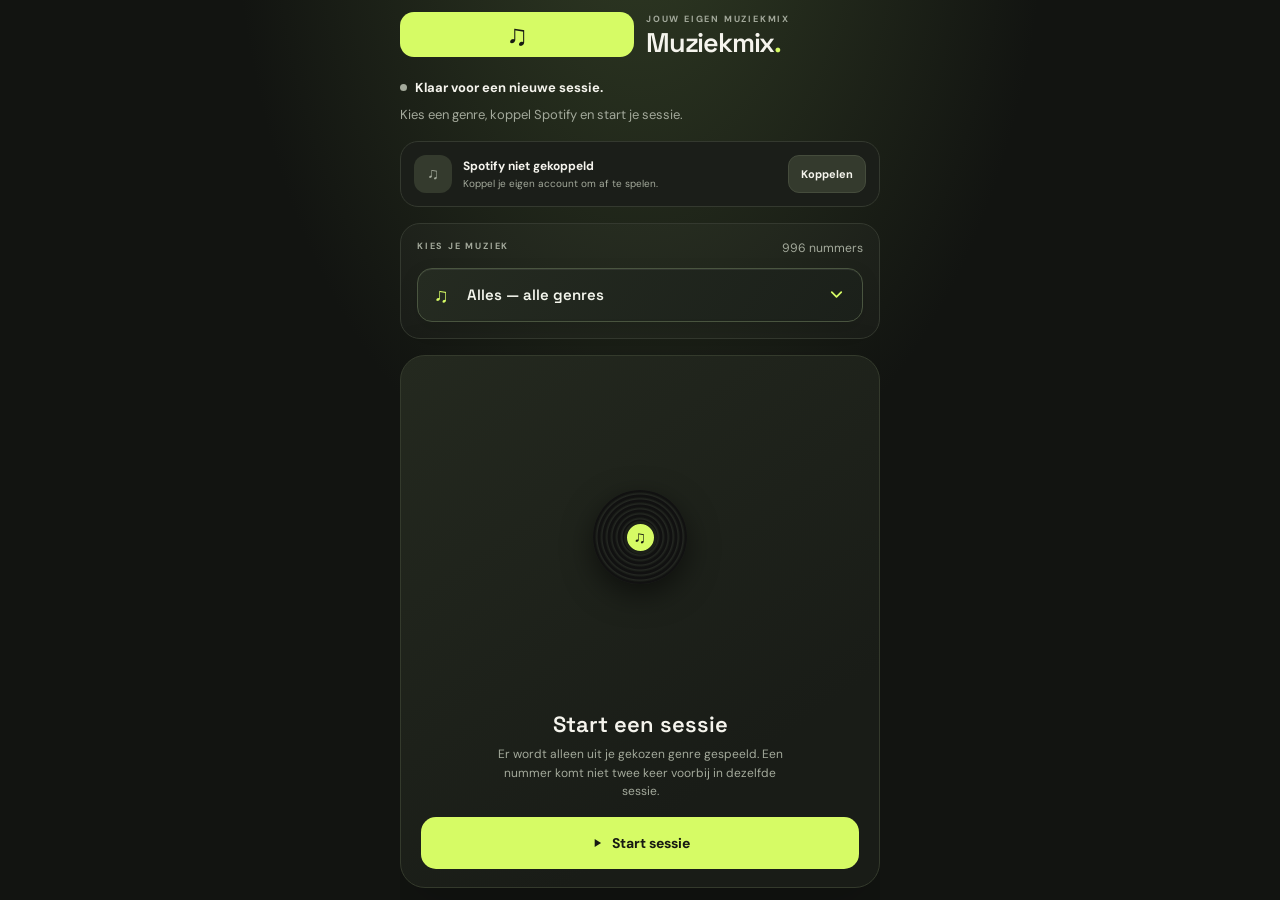
==== session.html @ c5ef12b6 "Refresh Safari cache for multi-artist display" ====
<!doctype html>
<html lang="nl">
<head>
  <meta charset="utf-8"><meta name="viewport" content="width=device-width, initial-scale=1, viewport-fit=cover">
  <meta name="theme-color" content="#121411"><meta name="description" content="Je actieve Muziekmix-sessie.">
  <title>Sessie · Muziekmix</title><link rel="manifest" href="manifest.webmanifest"><link rel="icon" href="assets/icon.svg" type="image/svg+xml"><link rel="stylesheet" href="styles.css?v=match-fix-1"><link rel="stylesheet" href="ui.css?v=icons-fit-1"><link rel="stylesheet" href="session.css?v=multi-artist-7">
</head>
<body class="session-page">
  <main class="app-shell">
    <header class="topbar"><a class="back-button" href="index.html" aria-label="Terug naar startpagina">←</a><div><p class="eyebrow">ACTIEVE SESSIE</p><h1 id="sessionTitle">Muziekmix<span>.</span></h1></div><span id="sessionCount" class="session-count">0 / 0</span></header>
    <section class="intro compact-intro" aria-live="polite"><div class="status-line"><span id="statusDot" class="status-dot"></span><span id="statusText">Sessie voorbereiden…</span></div><p id="instruction">We maken Safari klaar als Spotify-afspeelapparaat.</p></section>
    <section class="player-card awaiting-playback" aria-label="Spotify-speler"><div class="track-display"><div class="album-wrap"><img id="albumArt" class="album-art" alt="Albumhoes" hidden><div id="albumFallback" class="vinyl" aria-hidden="true"><div class="vinyl-label">♫</div></div><button id="startPlayback" class="browser-play-button" type="button" aria-label="Start afspelen in deze browser" disabled><span aria-hidden="true"><svg viewBox="0 0 24 24" focusable="false"><path d="M8 5v14l11-7z"/></svg></span></button></div><button id="revealButton" class="primary-button reveal-button" type="button" hidden>Onthullen</button><div class="now-playing"><p id="trackYear" class="track-year" hidden></p><h2 id="trackTitle">Sessie voorbereiden…</h2><p id="trackArtist" class="track-artist">Even geduld.</p></div><a id="spotifyTrackLink" class="spotify-track-link" href="#" target="_blank" rel="noopener noreferrer" hidden>Bekijk nummer op Spotify</a></div><div class="progress-wrap"><div class="progress-track" role="progressbar" aria-label="Voortgang van het nummer" aria-valuemin="0" aria-valuemax="100" aria-valuenow="0"><div id="progressBar" class="progress-bar"></div></div></div><p id="errorMessage" class="error-message" role="alert" hidden></p><div class="controls"><button id="pauseButton" class="secondary-button" type="button" disabled><span class="button-icon" aria-hidden="true"><svg viewBox="0 0 24 24" focusable="false"><path d="M7 5h4v14H7zm6 0h4v14h-4z"/></svg></span><span>Pauzeer</span></button><button id="nextButton" class="primary-button" type="button" disabled><span class="button-icon" aria-hidden="true"><svg viewBox="0 0 24 24" focusable="false"><path d="M5 5v14l10-7zm11 0h3v14h-3z"/></svg></span><span>Volgend nummer</span></button><button id="endSession" class="text-button full-control" type="button">Sessie beëindigen</button></div></section>
  </main>
  <dialog id="exitDialog" class="exit-dialog" aria-labelledby="exitDialogTitle" aria-describedby="exitDialogText">
    <div class="exit-dialog-content">
      <p class="eyebrow">SESSIE AFSLUITEN</p>
      <h2 id="exitDialogTitle">Sessie beëindigen?</h2>
      <p id="exitDialogText">Weet je zeker dat je deze sessie wilt verlaten?</p>
      <div class="exit-dialog-actions">
        <button id="cancelExit" class="secondary-button" type="button">Blijven</button>
        <button id="confirmExit" class="primary-button" type="button">Sessie beëindigen</button>
      </div>
    </div>
  </dialog>
  <script src="config.js?v=player-auth-1"></script><script src="tracks.js"></script><script src="library/hiphop.js?v=library-1"></script><script src="library/country.js?v=library-1"></script><script src="library/dance.js?v=library-1"></script><script src="library/pop.js?v=library-1"></script><script src="library/soul.js?v=library-1"></script><script src="library/nederlands-refresh.js?v=library-2"></script><script src="library/rock-refresh.js?v=library-2"></script><script src="library/gitaarmuziek-refresh.js?v=library-2"></script><script src="library/yachterock-refresh.js?v=library-2"></script><script src="library/disco-refresh.js?v=library-2"></script><script src="library/merge.js?v=library-2"></script><script src="spotify.js?v=player-auth-1"></script><script src="https://sdk.scdn.co/spotify-player.js"></script><script src="session.js?v=multi-artist-3"></script>
</body>
</html>
---- styles.css ----
@import url('https://fonts.googleapis.com/css2?family=DM+Sans:wght@400;500;600;700&family=Space+Grotesk:wght@500;600;700&display=swap');
[hidden]{display:none!important}
:root{color-scheme:dark;--bg:#121411;--text:#f5f4ed;--muted:#a3a99b;--lime:#d6fb65;--line:#34392f;--danger:#ff9d8c}*{box-sizing:border-box}body{margin:0;min-height:100vh;background:radial-gradient(ellipse at 50% -15%,#303b24 0,transparent 45%),var(--bg);color:var(--text);font-family:'DM Sans',sans-serif;-webkit-font-smoothing:antialiased}.app-shell{width:min(100% - 32px,480px);margin:auto;padding:calc(25px + env(safe-area-inset-top)) 0 calc(24px + env(safe-area-inset-bottom))}.topbar{display:flex;align-items:center;gap:12px}.topbar>div{flex:1}.brand-mark,.connection-icon{display:grid;place-items:center;font-weight:700}.brand-mark{width:45px;height:45px;border-radius:14px;background:var(--lime);color:#171a12;font-size:29px;flex:none}.eyebrow{font-size:9px;letter-spacing:1.8px;font-weight:700;color:var(--muted);margin:0 0 4px}.topbar h1{font:600 27px/1 'Space Grotesk',sans-serif;margin:0;letter-spacing:-1.2px}.topbar h1 span{color:var(--lime)}.intro{margin:28px 0 17px}.compact-intro{margin:22px 0 17px}.status-line{display:flex;align-items:center;gap:8px;font-size:13px;font-weight:700}.status-dot{width:7px;height:7px;border-radius:50%;background:#a3a99b}.status-dot.active{background:var(--lime);box-shadow:0 0 12px #d6fb6580}.intro p{font-size:13px;line-height:1.55;color:var(--muted);margin:9px 0 0}.connection-card{display:flex;gap:11px;align-items:center;padding:13px;border:1px solid var(--line);border-radius:18px;background:#1b1e19;margin-bottom:16px}.connection-icon{width:38px;height:38px;border-radius:12px;background:#343a2d;color:var(--muted);flex:none}.connection-icon.connected{background:var(--lime);color:#171a12}.connection-copy{min-width:0;display:grid;gap:3px;flex:1}.connection-copy strong{font-size:12px}.connection-copy span{font-size:10px;line-height:1.35;color:var(--muted)}.genre-picker{margin:0 0 16px;padding:16px;border:1px solid var(--line);border-radius:20px;background:#ffffff07}.genre-heading{display:flex;justify-content:space-between;align-items:center;gap:12px;margin-bottom:12px}.genre-count{color:var(--muted);font-size:.76rem}.genre-options{display:flex;flex-wrap:wrap;gap:8px}.genre-button{border:1px solid #3b4137;border-radius:999px;background:#1a1d18;color:#e7e9e3;padding:10px 14px;min-height:40px;font:inherit;font-size:.86rem;cursor:pointer}.genre-button.active{background:var(--lime);border-color:var(--lime);color:#171a13;font-weight:700}button:focus-visible,a:focus-visible{outline:2px solid var(--lime);outline-offset:3px}.start-card,.player-card{position:relative;overflow:hidden;border:1px solid #343a2c;border-radius:25px;background:linear-gradient(145deg,#24291f,#191c17 75%);padding:24px 20px 18px;box-shadow:0 22px 60px #0003}.start-card{text-align:center}.start-card h2{font:600 22px 'Space Grotesk',sans-serif;margin:16px 0 7px}.start-card>p:not(.error-message){font-size:12px;line-height:1.55;color:var(--muted);margin:0 auto 16px;max-width:310px}.album-wrap{height:166px;display:grid;place-items:center;margin-bottom:13px}.album-art,.vinyl{width:150px;height:150px;border-radius:50%;object-fit:cover;box-shadow:0 10px 30px #0008}.album-art{border-radius:18px}.small-vinyl{width:94px;height:94px;margin:auto}.vinyl{background:repeating-radial-gradient(circle at center,#111 0,#111 2px,#242722 3px,#121411 5px);display:grid;place-items:center}.vinyl-label{width:51px;height:51px;border-radius:50%;display:grid;place-items:center;background:var(--lime);color:#191d12;font-size:27px;border:5px solid #1c2018}.small-vinyl .vinyl-label{width:33px;height:33px;font-size:17px;border-width:3px}.now-playing{text-align:center;min-height:84px}.now-playing h2{font:600 21px/1.2 'Space Grotesk',sans-serif;margin:0 0 5px;overflow-wrap:anywhere}.now-playing p:not(.eyebrow){font-size:13px;margin:0;color:var(--muted)}.spotify-link{display:inline-block;color:var(--lime);font-size:11px;font-weight:700;margin-top:10px}.progress-wrap{margin:18px 0}.progress-meta{display:flex;justify-content:space-between;font-size:9px;font-weight:700;letter-spacing:1.1px;color:var(--muted);margin-bottom:9px}.progress-track{height:4px;border-radius:9px;background:#3a4034;overflow:hidden}.progress-bar{height:100%;width:0;background:var(--lime);border-radius:9px;transition:width .2s linear}.controls{display:grid;grid-template-columns:1fr 1fr;gap:9px}.primary-button,.secondary-button{min-height:52px;border:0;border-radius:15px;font:700 14px 'DM Sans',sans-serif;display:flex;align-items:center;justify-content:center;gap:8px;cursor:pointer}.primary-button{background:var(--lime);color:#171a12}.secondary-button{background:#343a2d;color:var(--text);border:1px solid #454c3c}.secondary-button:disabled,.primary-button:disabled{opacity:.38;cursor:not-allowed}.full-button,.full-control{width:100%;grid-column:1 / -1}.compact-button{min-height:38px;padding:0 12px;border-radius:11px;font-size:11px}.text-button{border:0;background:transparent;color:var(--muted);font:700 11px 'DM Sans',sans-serif;padding:7px;cursor:pointer}.button-icon{font-size:14px}.small-note{text-align:center;font-size:10px;line-height:1.5;color:#8f9686;margin:14px 0 0}.error-message{font-size:12px;color:var(--danger);line-height:1.5;margin:14px 0 0}.error-message[hidden]{display:none}footer{border-top:1px solid var(--line);padding-top:16px;margin-top:25px;display:flex;justify-content:space-between;gap:10px;font-size:9px;color:#777e70}footer span:last-child{text-align:right}.back-button{display:grid;place-items:center;width:42px;height:42px;border:1px solid var(--line);border-radius:12px;color:var(--text);text-decoration:none;font-size:22px;flex:none}.session-count{font:700 11px 'Space Grotesk',sans-serif;color:var(--lime);white-space:nowrap}@media(min-width:600px){.app-shell{padding-top:36px}.player-card{padding:28px 24px 20px}}@media(max-width:380px){.genre-button{padding:9px 11px;font-size:.8rem}.connection-card{align-items:flex-start}.compact-button{padding:0 9px}}
---- ui.css ----
.button-icon {
  width: 1em;
  height: 1em;
  display: inline-flex;
  align-items: center;
  justify-content: center;
  flex: none;
  font-size: 14px;
}

.button-icon svg,
.browser-play-button svg {
  width: 1em;
  height: 1em;
  display: block;
  fill: currentColor;
}

body.landing-page {
  height: 100vh;
  height: 100dvh;
  min-height: 0;
  overflow: hidden;
}

.landing-page .app-shell {
  height: 100vh;
  height: 100dvh;
  min-height: 0;
  padding: max(12px, env(safe-area-inset-top)) 0 max(12px, env(safe-area-inset-bottom));
  display: flex;
  flex-direction: column;
  overflow: hidden;
}

.landing-page .topbar,
.landing-page .intro,
.landing-page .connection-card,
.landing-page .genre-picker {
  flex: none;
}

.landing-page .intro {
  margin: clamp(10px, 2.4dvh, 24px) 0 clamp(8px, 1.8dvh, 17px);
}

.landing-page .connection-card,
.landing-page .genre-picker {
  margin-bottom: clamp(8px, 1.8dvh, 16px);
}

.landing-page .start-card {
  min-height: 0;
  flex: 1;
  display: flex;
  flex-direction: column;
  justify-content: center;
}

@media (max-height: 700px) {
  .landing-page .app-shell {
    width: min(calc(100% - 20px), 480px);
    padding-top: max(7px, env(safe-area-inset-top));
    padding-bottom: max(7px, env(safe-area-inset-bottom));
  }

  .landing-page .topbar h1 {
    font-size: 23px;
  }

  .landing-page .brand-mark {
    width: 38px;
    height: 38px;
    border-radius: 11px;
    font-size: 24px;
  }

  .landing-page .intro {
    margin: 7px 0;
  }

  .landing-page .intro p {
    display: none;
  }

  .landing-page .connection-card {
    padding: 8px 10px;
    margin-bottom: 7px;
  }

  .landing-page .connection-icon {
    width: 34px;
    height: 34px;
  }

  .landing-page .genre-picker {
    padding: 9px 10px;
    margin-bottom: 7px;
  }

  .landing-page .genre-heading {
    margin-bottom: 7px;
  }

  .landing-page .genre-options {
    gap: 5px;
  }

  .landing-page .genre-button {
    min-height: 31px;
    padding: 5px 9px;
    font-size: .75rem;
  }

  .landing-page .start-card {
    padding: 9px 12px;
    border-radius: 19px;
  }

  .landing-page .small-vinyl {
    width: clamp(52px, 10dvh, 68px);
    height: clamp(52px, 10dvh, 68px);
  }

  .landing-page .start-card h2 {
    margin: 7px 0 3px;
    font-size: 18px;
  }

  .landing-page .start-card > p:not(.error-message) {
    margin-bottom: 7px;
    font-size: 10px;
    line-height: 1.35;
  }

  .landing-page .full-button {
    min-height: 40px;
  }

  .landing-page .error-message {
    margin-top: 6px;
    font-size: 10px;
  }
}

@media (max-height: 540px) {
  .landing-page .connection-copy span,
  .landing-page .start-card > p:not(.error-message) {
    display: none;
  }

  .landing-page .start-card h2 {
    margin-bottom: 7px;
  }
}


/* Compacte genrekeuze met dezelfde donkere/limoengroene uitstraling. */
.landing-page .genre-select-wrap {
  position: relative;
  display: flex;
  align-items: center;
  width: 100%;
  min-height: 52px;
  border: 1px solid #4a5540;
  border-radius: 15px;
  background: linear-gradient(125deg, #252b21, #1b201a);
  box-shadow: inset 0 1px 0 #ffffff12, 0 7px 20px #0000001a;
  transition: border-color .18s ease, box-shadow .18s ease;
}
.landing-page .genre-select-wrap:focus-within {
  border-color: var(--lime);
  box-shadow: 0 0 0 3px #c9f67b24;
}
.landing-page .genre-select-icon {
  position: absolute;
  left: 16px;
  color: var(--lime);
  font-size: 20px;
  pointer-events: none;
}
.landing-page .genre-select {
  appearance: none;
  -webkit-appearance: none;
  width: 100%;
  min-height: 52px;
  padding: 0 47px 0 49px;
  border: 0;
  outline: 0;
  background: transparent;
  color: #f4f6ed;
  font: 600 15px 'Space Grotesk', sans-serif;
  cursor: pointer;
}
.landing-page .genre-select option { color: #171a13; background: #f4f6ed; }
.landing-page .genre-chevron {
  position: absolute;
  right: 16px;
  width: 19px;
  height: 19px;
  fill: none;
  stroke: var(--lime);
  stroke-width: 2.2;
  stroke-linecap: round;
  stroke-linejoin: round;
  pointer-events: none;
}
@media (max-height: 700px) {
  .landing-page .genre-select-wrap,
  .landing-page .genre-select { min-height: 42px; }
  .landing-page .genre-select { font-size: 13px; }
}
---- session.css ----
/* De sessie blijft binnen de zichtbare mobiele viewport, inclusief Safari-balken. */
body.session-page {
  height: 100vh;
  height: 100dvh;
  min-height: 0;
  overflow: hidden;
}

.session-page .app-shell {
  width: min(calc(100% - 24px), 480px);
  height: 100vh;
  height: 100dvh;
  min-height: 0;
  padding: max(10px, env(safe-area-inset-top)) 0 max(10px, env(safe-area-inset-bottom));
  display: grid;
  grid-template-rows: auto auto minmax(0, 1fr);
  gap: clamp(8px, 1.5dvh, 14px);
  overflow: hidden;
}

.session-page .topbar {
  min-height: 44px;
}

.session-page .topbar h1 {
  font-size: clamp(24px, 7vw, 34px);
  line-height: .95;
}

.session-page .back-button {
  width: clamp(40px, 11vw, 48px);
  height: clamp(40px, 11vw, 48px);
}

.session-page .compact-intro {
  margin: 0;
  min-height: 0;
}

.session-page .compact-intro p {
  margin-top: 4px;
  line-height: 1.3;
}

.session-page .player-card {
  min-width: 0;
  min-height: 0;
  height: 100%;
  padding: clamp(10px, 2dvh, 18px) clamp(12px, 4vw, 20px);
  border-radius: clamp(18px, 5vw, 25px);
  display: grid;
  grid-template-rows: minmax(0, 1fr) auto auto auto;
  align-content: stretch;
  gap: clamp(5px, 1dvh, 10px);
  overflow: hidden;
}

.session-page .player-card > * {
  min-width: 0;
}

.session-page .player-card.awaiting-playback {
  grid-template-rows: minmax(0, 1fr) auto auto;
}

.session-page .player-card.awaiting-playback .now-playing,
.session-page .player-card.awaiting-playback .progress-wrap,
.session-page .player-card.awaiting-playback #pauseButton,
.session-page .player-card.awaiting-playback #nextButton {
  display: none;
}

.session-page .player-card.awaiting-playback .track-display {
  grid-row: 1;
  transform: none;
}

.session-page .player-card.awaiting-playback .error-message {
  grid-row: 2;
  text-align: center;
}

.session-page .player-card.awaiting-playback .controls {
  grid-row: 3;
  display: block;
  text-align: center;
}

.session-page .track-display {
  min-width: 0;
  min-height: 0;
  display: grid;
  place-content: center;
  justify-items: center;
  gap: clamp(8px, 1.6dvh, 16px);
  transform: translateY(-5dvh);
  overflow: hidden;
}

.session-page .album-wrap {
  position: relative;
  height: auto;
  min-height: 0;
  margin: 0;
  display: grid;
  place-items: center;
  overflow: hidden;
}

.session-page .album-art,
.session-page .album-wrap > .vinyl {
  width: clamp(84px, min(33vw, 20dvh), 150px);
  height: clamp(84px, min(33vw, 20dvh), 150px);
}

.session-page .album-wrap > [hidden] {
  display: none !important;
}

.session-page .browser-play-button {
  position: absolute;
  inset: 50% auto auto 50%;
  transform: translate(-50%, -50%);
  width: clamp(62px, 18vw, 84px);
  height: clamp(62px, 18vw, 84px);
  padding: 0;
  display: grid;
  place-items: center;
  border: 0;
  border-radius: 50%;
  background: var(--lime);
  color: #171a12;
  box-shadow: 0 10px 30px #0009, 0 0 0 7px #121411a6;
  cursor: pointer;
  z-index: 2;
}

.session-page .browser-play-button span {
  margin-left: .12em;
  font-size: clamp(25px, 8vw, 36px);
  line-height: 1;
}

.session-page .browser-play-button:disabled {
  opacity: .55;
  cursor: wait;
}

.session-page .browser-play-button:focus-visible {
  outline: 3px solid var(--text);
  outline-offset: 4px;
}

.session-page .vinyl-label {
  width: clamp(32px, 9vw, 51px);
  height: clamp(32px, 9vw, 51px);
  border-width: clamp(3px, 1vw, 5px);
  font-size: clamp(17px, 5vw, 27px);
}

.session-page .now-playing {
  min-height: 0;
  display: grid;
  justify-items: center;
  gap: clamp(2px, .6dvh, 6px);
  transform: translateY(clamp(38px, 7dvh, 64px));
  overflow: hidden;
}

.session-page .now-playing .track-year {
  margin: 0;
  color: var(--lime);
  font: 700 clamp(30px, 10vw, 48px)/.9 'Space Grotesk', sans-serif;
  letter-spacing: -1.5px;
}

.session-page .now-playing h2 {
  margin: 0;
  font-size: clamp(24px, 7vw, 34px);
  line-height: 1.02;
  display: -webkit-box;
  -webkit-box-orient: vertical;
  -webkit-line-clamp: 2;
  overflow: hidden;
}

.session-page .now-playing .track-artist {
  max-width: 100%;
  margin: 0;
  color: var(--muted);
  font-size: clamp(14px, 4.2vw, 18px);
  line-height: 1.2;
  display: -webkit-box;
  -webkit-box-orient: vertical;
  -webkit-line-clamp: 2;
  overflow: hidden;
}

/* Alleen voor tracks met meerdere gecrediteerde artiesten: toon iedereen volledig. */
.session-page .now-playing .track-artist.multiple-artists {
  max-width: 94%;
  display: block;
  overflow: visible;
  -webkit-line-clamp: unset;
  font-size: clamp(13px, 3.8vw, 17px);
  line-height: 1.25;
  text-wrap: balance;
}

.session-page .progress-wrap {
  margin: clamp(20px, 3.2dvh, 34px) 0 clamp(12px, 2dvh, 22px);
}

.session-page .error-message {
  margin: 0;
  max-height: 3em;
  font-size: clamp(10px, 3vw, 12px);
  line-height: 1.35;
  display: -webkit-box;
  -webkit-box-orient: vertical;
  -webkit-line-clamp: 2;
  overflow: hidden;
}

.session-page .error-message[hidden] {
  display: none;
}

.session-page .controls {
  min-width: 0;
  grid-template-columns: minmax(0, 1fr) minmax(0, 1fr);
  gap: clamp(6px, 2vw, 9px);
}

.session-page .primary-button,
.session-page .secondary-button {
  min-width: 0;
  min-height: clamp(42px, 6.4dvh, 52px);
  padding: 0 clamp(8px, 2.5vw, 14px);
  border-radius: clamp(12px, 4vw, 15px);
  font-size: clamp(11px, 3.5vw, 14px);
  line-height: 1.1;
}

.session-page .primary-button span:last-child,
.session-page .secondary-button span:last-child {
  min-width: 0;
  overflow: hidden;
  text-overflow: ellipsis;
  white-space: nowrap;
}

.session-page .text-button {
  min-height: 26px;
  padding: 3px;
}

.session-page .exit-dialog {
  width: min(calc(100% - 32px), 360px);
  max-width: none;
  margin: auto;
  padding: 0;
  border: 1px solid var(--line);
  border-radius: 20px;
  background: #1a1e17;
  color: var(--text);
  box-shadow: 0 24px 80px #000c;
}

.session-page .exit-dialog::backdrop {
  background: #080a07b8;
  backdrop-filter: blur(3px);
}

.session-page .exit-dialog-content {
  padding: 22px;
  text-align: center;
}

.session-page .exit-dialog .eyebrow {
  margin: 0 0 8px;
}

.session-page .exit-dialog h2 {
  margin: 0;
  font-size: 24px;
  line-height: 1.1;
}

.session-page .exit-dialog p:not(.eyebrow) {
  margin: 10px 0 20px;
  color: var(--muted);
  font-size: 14px;
  line-height: 1.45;
}

.session-page .exit-dialog-actions {
  display: grid;
  grid-template-columns: 1fr 1.35fr;
  gap: 8px;
}

.session-page .exit-dialog-actions button {
  min-height: 46px;
  padding: 0 12px;
  border-radius: 14px;
  font-size: 13px;
}

/* Compacte modus voor onder meer iPhone SE en browsers met grote balken. */
@media (max-height: 700px) {
  .session-page .app-shell {
    padding-top: max(6px, env(safe-area-inset-top));
    padding-bottom: max(6px, env(safe-area-inset-bottom));
    gap: 6px;
  }

  .session-page .topbar {
    min-height: 38px;
  }

  .session-page .topbar h1 {
    font-size: 23px;
  }

  .session-page .back-button {
    width: 38px;
    height: 38px;
  }

  .session-page .compact-intro p {
    display: none;
  }

  .session-page .player-card {
    padding: 8px 10px;
    grid-template-rows: minmax(0, 1fr) auto auto auto;
    gap: 4px;
  }

  .session-page .track-display {
    gap: 6px;
  }

  .session-page .progress-wrap {
    margin-top: 12px;
    margin-bottom: 8px;
  }

  .session-page .album-art,
  .session-page .album-wrap > .vinyl {
    width: clamp(72px, 16dvh, 105px);
    height: clamp(72px, 16dvh, 105px);
  }

  .session-page .browser-play-button {
    width: 58px;
    height: 58px;
  }

  .session-page .eyebrow {
    margin-bottom: 2px;
    font-size: 8px;
  }

  .session-page .now-playing h2 {
    font-size: clamp(20px, 6vw, 26px);
  }

  .session-page .primary-button,
  .session-page .secondary-button {
    min-height: 40px;
  }
}

@media (max-height: 580px) {
  .session-page .intro {
    display: none;
  }

  .session-page .app-shell {
    grid-template-rows: auto minmax(0, 1fr);
  }

  .session-page .player-card {
    grid-template-rows: minmax(0, 1fr) auto auto auto;
  }

  .session-page .album-art,
  .session-page .album-wrap > .vinyl {
    width: 92px;
    height: 92px;
  }
}

@media (max-width: 350px) {
  .session-page .app-shell {
    width: calc(100% - 16px);
  }

  .session-page .session-count {
    font-size: 10px;
  }

  .session-page .controls {
    gap: 5px;
  }
}


/* Verberg nummerinformatie tot de gebruiker bewust onthult. */
.session-page .player-card.track-concealed .now-playing,
.session-page .player-card.track-concealed .album-art { display: none !important; }
.session-page .player-card.track-concealed .album-wrap > .vinyl { display: grid !important; }
.session-page .reveal-button { width: min(100%, 220px); justify-self: center; margin: 0 auto; }
.session-page .reveal-button[hidden] { display: none !important; }

/* Sessie: dezelfde strakke ronde vinylplaat als op de startpagina. */
.session-page .album-wrap > .vinyl {
  aspect-ratio: 1 / 1;
  min-width: 0;
  min-height: 0;
  border-radius: 50%;
  overflow: hidden;
  flex-shrink: 0;
  background: repeating-radial-gradient(circle at center, #111 0, #111 2px, #242722 3px, #121411 5px);
  box-shadow: 0 10px 30px #0008, 0 0 0 1px #ffffff12;
}
.session-page .album-wrap > .vinyl .vinyl-label {
  border-radius: 50%;
  flex-shrink: 0;
}

/* Tijdens voorbereiden geen twee symbolen op elkaar. */
.session-page .player-card.awaiting-playback .browser-play-button:disabled {
  display: none !important;
}
/* Zodra starten mogelijk is, staat uitsluitend het duidelijke play-icoon centraal. */
.session-page .player-card.awaiting-playback:has(.browser-play-button:not(:disabled)) .vinyl-label {
  visibility: hidden;
}
.session-page .player-card.awaiting-playback .browser-play-button:not(:disabled) {
  background: var(--lime);
  opacity: 1;
  box-shadow: 0 10px 30px #0009, 0 0 0 7px #121411;
}

/* De schaduw van de ronde plaat mag niet door een vierkante container worden afgeknipt. */
.session-page .album-wrap {
  overflow: visible;
  isolation: isolate;
}
.session-page .album-wrap > .vinyl {
  box-shadow: 0 8px 22px 3px rgb(0 0 0 / 22%);
}

/* Alleen de zichtbare onthulknop lager plaatsen; overige layout blijft staan. */
.session-page .player-card.track-concealed .reveal-button:not([hidden]) {
  transform: translateY(clamp(35px, 9dvh, 90px));
}


/* Link naar de exacte Spotify-track, uitsluitend na onthullen. */
.session-page .spotify-track-link {
  display: block;
  position: static;
  width: max-content;
  max-width: 100%;
  justify-self: center;
  margin: clamp(18px, 3dvh, 32px) auto 0;
  text-align: center;
  padding: 0;
  border: 0;
  border-radius: 0;
  background: none;
  color: var(--lime);
  font-size: clamp(11px, 3vw, 13px);
  font-weight: 500;
  text-decoration: underline;
  text-underline-offset: 3px;
  line-height: 1.3;
}
.session-page .spotify-track-link:hover { color: #e2ffad; }
.session-page .spotify-track-link:focus-visible { outline: 2px solid var(--lime); outline-offset: 3px; }
.session-page .spotify-track-link[hidden],
.session-page .player-card.track-concealed .spotify-track-link { display: none !important; }

/* Laat de Spotify-link automatisch meeschuiven met één- of tweeregelige titels. */
.session-page .track-display { position: relative; }
.session-page .player-card:not(.track-concealed) .now-playing { transform: none; }
.session-page .player-card:not(.track-concealed) .track-display { transform: translateY(-2dvh); }
@media (max-height: 700px) {
  .session-page .spotify-track-link { margin-top: clamp(12px, 2dvh, 20px); }
}
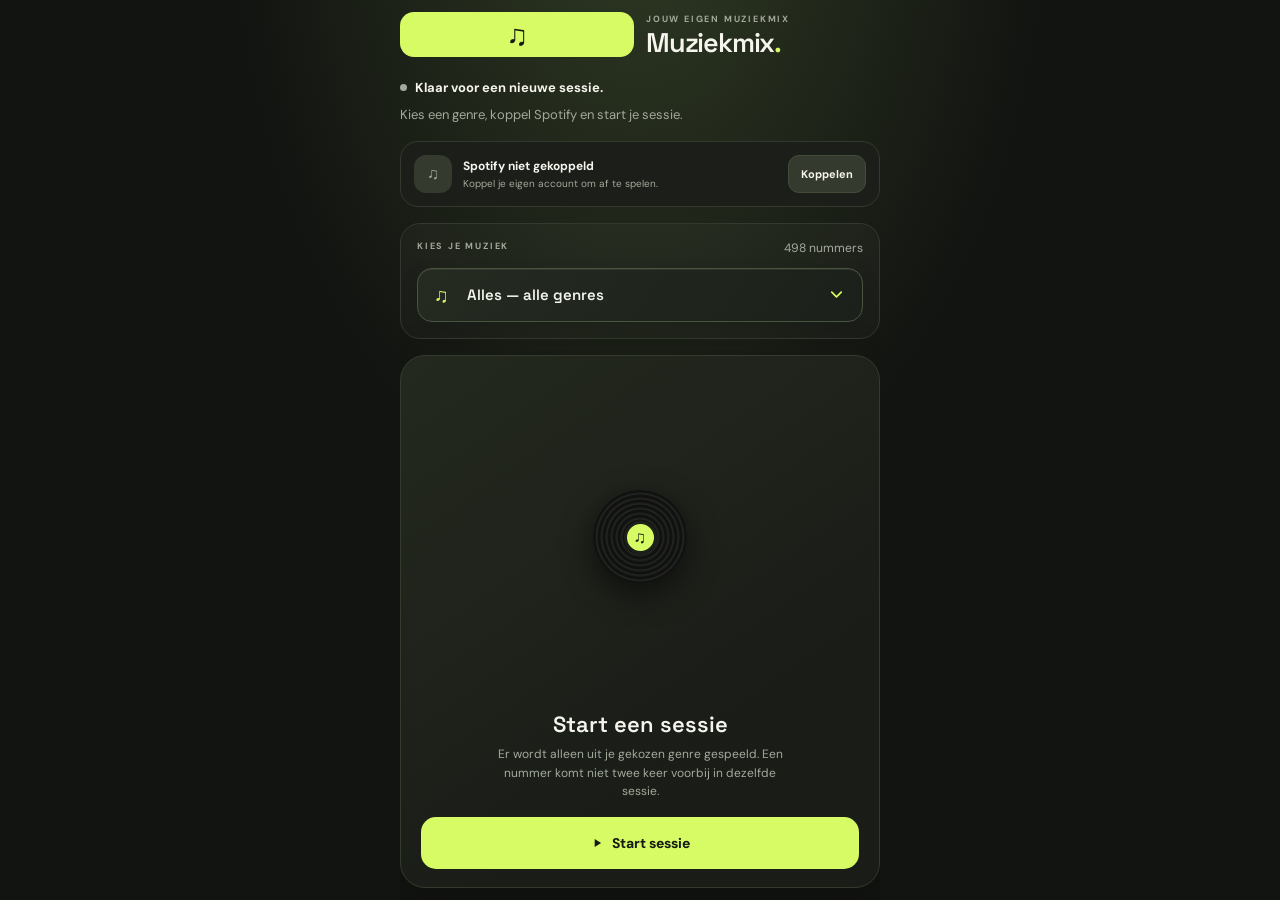
==== commit e180cd93: "Detach old music libraries from sessions" ====
--- a/session.html
+++ b/session.html
@@ -22,6 +22,6 @@
       </div>
     </div>
   </dialog>
-  <script src="config.js?v=player-auth-1"></script><script src="tracks.js"></script><script src="library/hiphop.js?v=library-1"></script><script src="library/country.js?v=library-1"></script><script src="library/dance.js?v=library-1"></script><script src="library/pop.js?v=library-1"></script><script src="library/soul.js?v=library-1"></script><script src="library/nederlands-refresh.js?v=library-2"></script><script src="library/rock-refresh.js?v=library-2"></script><script src="library/gitaarmuziek-refresh.js?v=library-2"></script><script src="library/yachterock-refresh.js?v=library-2"></script><script src="library/disco-refresh.js?v=library-2"></script><script src="library/merge.js?v=library-2"></script><script src="spotify.js?v=player-auth-1"></script><script src="https://sdk.scdn.co/spotify-player.js"></script><script src="session.js?v=multi-artist-3"></script>
+  <script src="config.js?v=player-auth-1"></script><script src="tracks.js?v=empty-library-1"></script><script src="spotify.js?v=player-auth-1"></script><script src="https://sdk.scdn.co/spotify-player.js"></script><script src="session.js?v=genre-reset-5"></script>
 </body>
 </html>
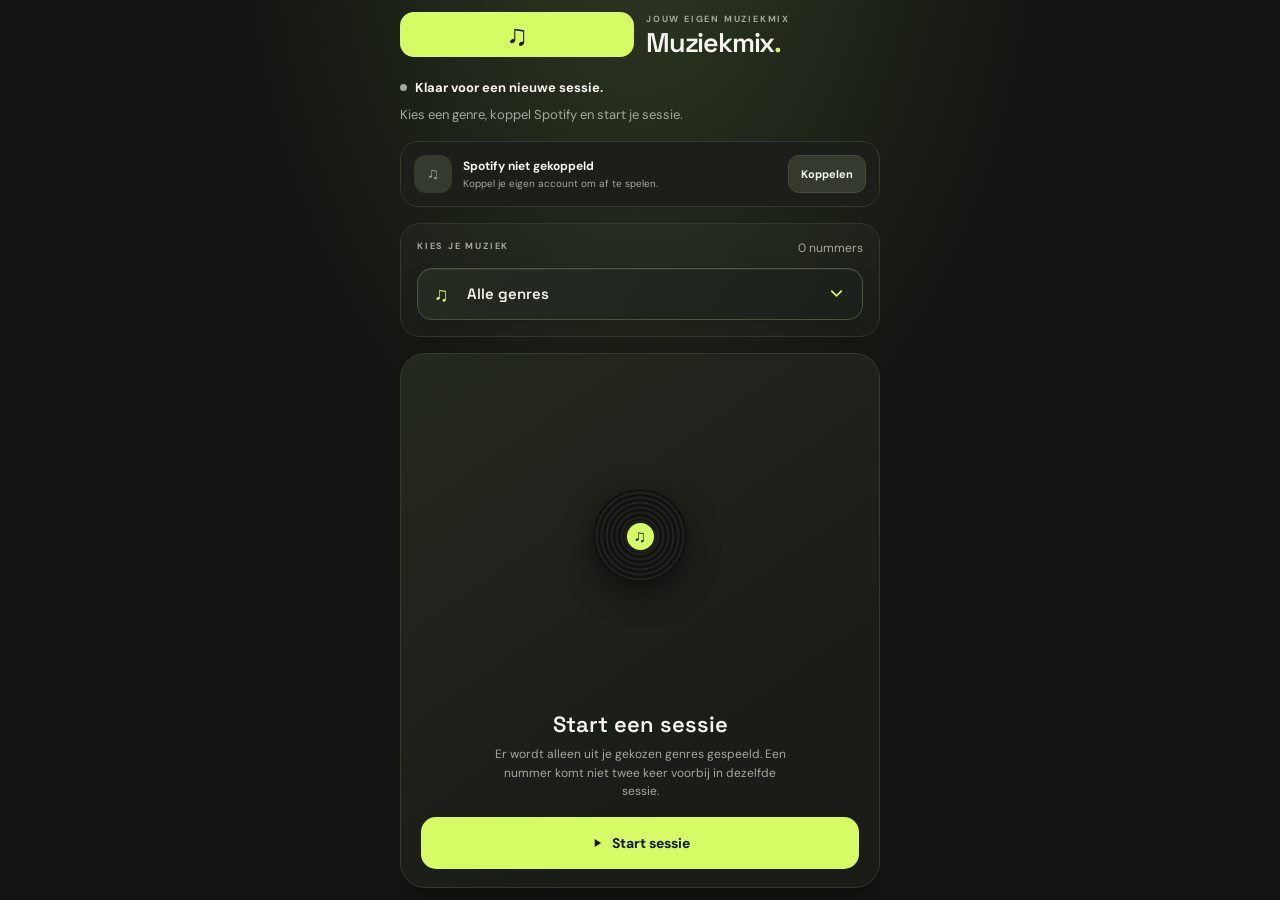
==== commit 739cd5e6: "Refresh session cache for multi-genre sessions" ====
--- a/session.html
+++ b/session.html
@@ -22,6 +22,6 @@
       </div>
     </div>
   </dialog>
-  <script src="config.js?v=player-auth-1"></script><script src="tracks.js?v=empty-library-1"></script><script src="spotify.js?v=player-auth-1"></script><script src="https://sdk.scdn.co/spotify-player.js"></script><script src="session.js?v=genre-reset-5"></script>
+  <script src="config.js?v=player-auth-1"></script><script src="tracks.js?v=empty-library-1"></script><script src="spotify.js?v=player-auth-1"></script><script src="https://sdk.scdn.co/spotify-player.js"></script><script src="session.js?v=multi-genre-6"></script>
 </body>
 </html>
--- a/ui.css
+++ b/ui.css
@@ -210,3 +210,70 @@
   .landing-page .genre-select { min-height: 42px; }
   .landing-page .genre-select { font-size: 13px; }
 }
+
+/* Meerdere genres kiezen met dezelfde compacte dropdown-look. */
+.landing-page .genre-multi {
+  position: relative;
+  width: 100%;
+}
+.landing-page .genre-multi-toggle {
+  padding: 0;
+  color: #f4f6ed;
+  font: 600 15px 'Space Grotesk', sans-serif;
+  text-align: left;
+  cursor: pointer;
+}
+.landing-page .genre-selection-text {
+  display: block;
+  width: 100%;
+  padding: 0 47px 0 49px;
+  overflow: hidden;
+  text-overflow: ellipsis;
+  white-space: nowrap;
+}
+.landing-page .genre-multi-toggle[aria-expanded="true"] .genre-chevron {
+  transform: rotate(180deg);
+}
+.landing-page .genre-menu {
+  position: absolute;
+  z-index: 20;
+  top: calc(100% + 7px);
+  left: 0;
+  right: 0;
+  max-height: min(52vh, 380px);
+  overflow-y: auto;
+  padding: 7px;
+  border: 1px solid #4a5540;
+  border-radius: 15px;
+  background: #1b201a;
+  box-shadow: 0 18px 45px #0009;
+}
+.landing-page .genre-menu[hidden] {
+  display: none !important;
+}
+.landing-page .genre-option {
+  min-height: 42px;
+  padding: 8px 10px;
+  display: flex;
+  align-items: center;
+  gap: 11px;
+  border-radius: 10px;
+  color: #f4f6ed;
+  font: 500 14px 'Space Grotesk', sans-serif;
+  cursor: pointer;
+}
+.landing-page .genre-option:hover {
+  background: #ffffff0a;
+}
+.landing-page .genre-option input {
+  width: 18px;
+  height: 18px;
+  margin: 0;
+  accent-color: var(--lime);
+  flex: 0 0 auto;
+}
+@media (max-height: 700px) {
+  .landing-page .genre-multi-toggle { min-height: 42px; font-size: 13px; }
+  .landing-page .genre-menu { max-height: 45vh; }
+  .landing-page .genre-option { min-height: 36px; padding-block: 6px; font-size: 13px; }
+}
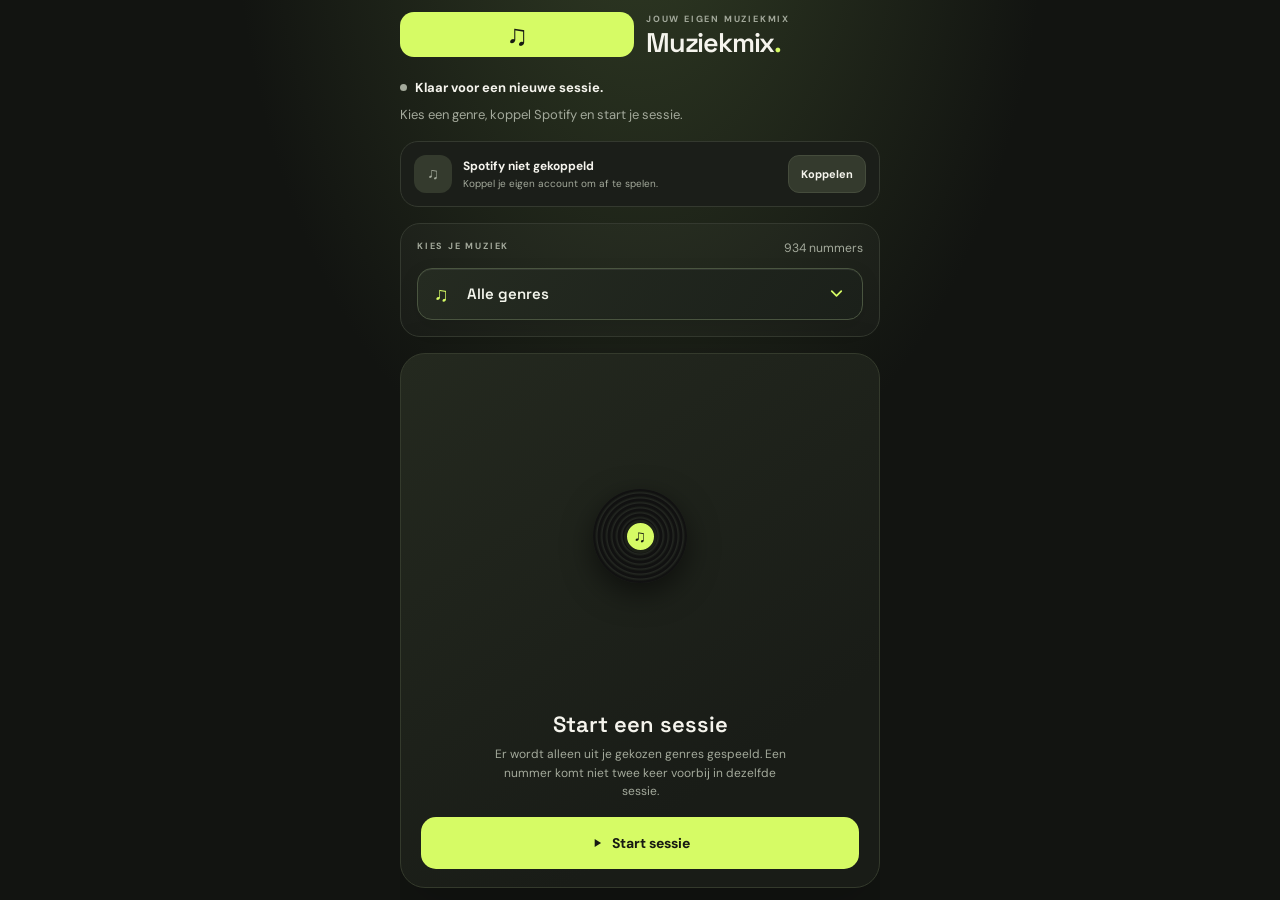
==== commit 0de7cb8d: "Load complete v2 music library on session.html" ====
--- a/session.html
+++ b/session.html
@@ -22,6 +22,6 @@
       </div>
     </div>
   </dialog>
-  <script src="config.js?v=player-auth-1"></script><script src="tracks.js?v=empty-library-1"></script><script src="spotify.js?v=player-auth-1"></script><script src="https://sdk.scdn.co/spotify-player.js"></script><script src="session.js?v=multi-genre-6"></script>
+  <script src="config.js?v=player-auth-1"></script><script src="tracks.js?v=empty-library-1"></script><script src="library/v2-pop.js?v=library-v2-1"></script><script src="library/v2-rock.js?v=library-v2-1"></script><script src="library/v2-nederlands.js?v=library-v2-1"></script><script src="library/v2-guilty.js?v=library-v2-1"></script><script src="library/v2-yachterock.js?v=library-v2-1"></script><script src="library/v2-soul.js?v=library-v2-1"></script><script src="library/v2-funkdisco.js?v=library-v2-1"></script><script src="library/v2-country.js?v=library-v2-1"></script><script src="library/v2-gitaarmuziek.js?v=library-v2-1"></script><script src="library/v2-bluesjazzswing.js?v=library-v2-1"></script><script src="library/v2-merge.js?v=library-v2-1"></script><script src="spotify.js?v=player-auth-1"></script><script src="https://sdk.scdn.co/spotify-player.js"></script><script src="session.js?v=multi-genre-6"></script>
 </body>
 </html>
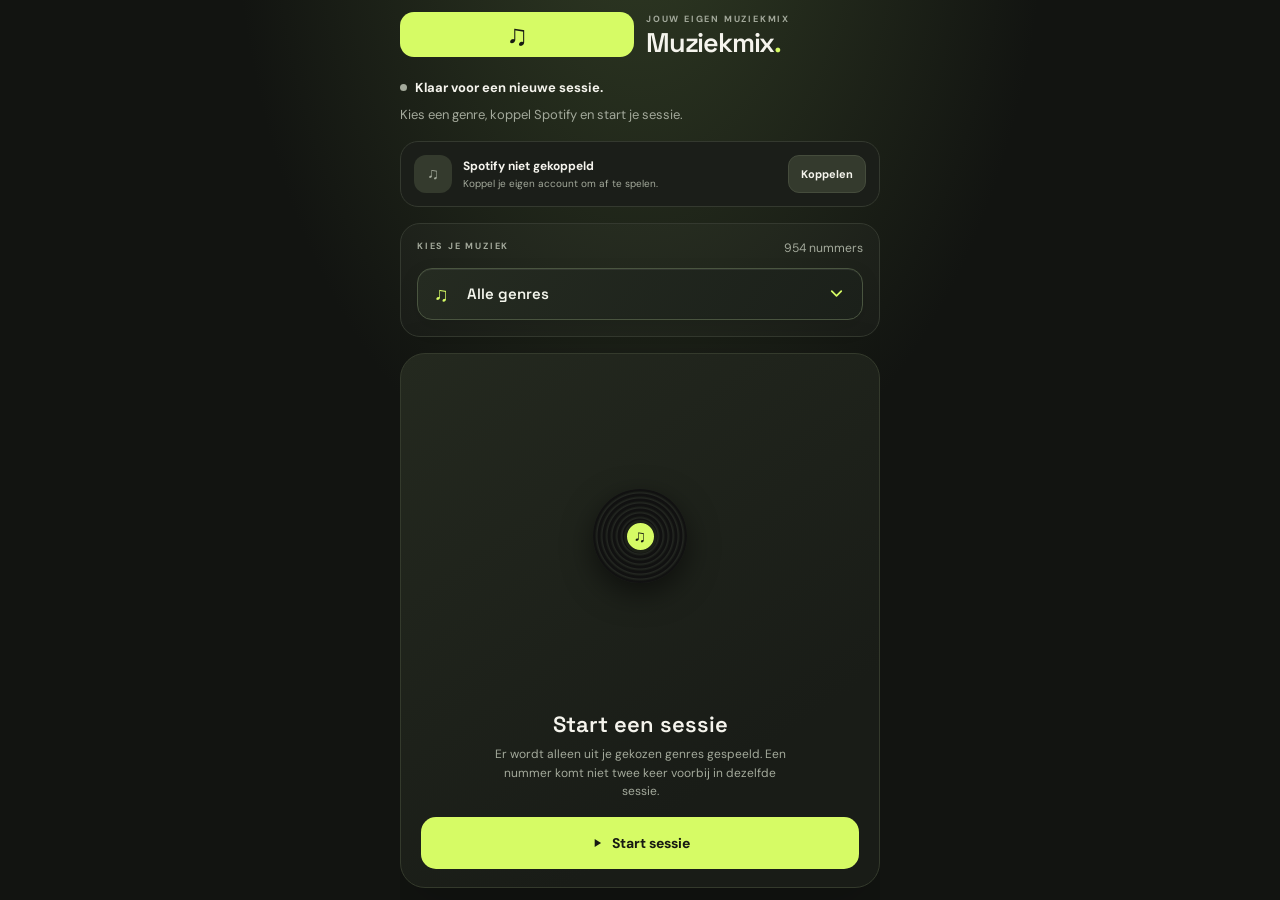
==== commit 250292b7: "Refresh cache for finalized v2 music library" ====
--- a/session.html
+++ b/session.html
@@ -22,6 +22,6 @@
       </div>
     </div>
   </dialog>
-  <script src="config.js?v=player-auth-1"></script><script src="tracks.js?v=empty-library-1"></script><script src="library/v2-pop.js?v=library-v2-1"></script><script src="library/v2-rock.js?v=library-v2-1"></script><script src="library/v2-nederlands.js?v=library-v2-1"></script><script src="library/v2-guilty.js?v=library-v2-1"></script><script src="library/v2-yachterock.js?v=library-v2-1"></script><script src="library/v2-soul.js?v=library-v2-1"></script><script src="library/v2-funkdisco.js?v=library-v2-1"></script><script src="library/v2-country.js?v=library-v2-1"></script><script src="library/v2-gitaarmuziek.js?v=library-v2-1"></script><script src="library/v2-bluesjazzswing.js?v=library-v2-1"></script><script src="library/v2-merge.js?v=library-v2-1"></script><script src="spotify.js?v=player-auth-1"></script><script src="https://sdk.scdn.co/spotify-player.js"></script><script src="session.js?v=multi-genre-6"></script>
+  <script src="config.js?v=player-auth-1"></script><script src="tracks.js?v=empty-library-1"></script><script src="library/v2-pop.js?v=library-v2-2"></script><script src="library/v2-rock.js?v=library-v2-2"></script><script src="library/v2-nederlands.js?v=library-v2-2"></script><script src="library/v2-guilty.js?v=library-v2-2"></script><script src="library/v2-yachterock.js?v=library-v2-2"></script><script src="library/v2-soul.js?v=library-v2-2"></script><script src="library/v2-funkdisco.js?v=library-v2-2"></script><script src="library/v2-country.js?v=library-v2-2"></script><script src="library/v2-gitaarmuziek.js?v=library-v2-2"></script><script src="library/v2-bluesjazzswing.js?v=library-v2-2"></script><script src="library/v2-merge.js?v=library-v2-2"></script><script src="spotify.js?v=player-auth-1"></script><script src="https://sdk.scdn.co/spotify-player.js"></script><script src="session.js?v=multi-genre-6"></script>
 </body>
 </html>
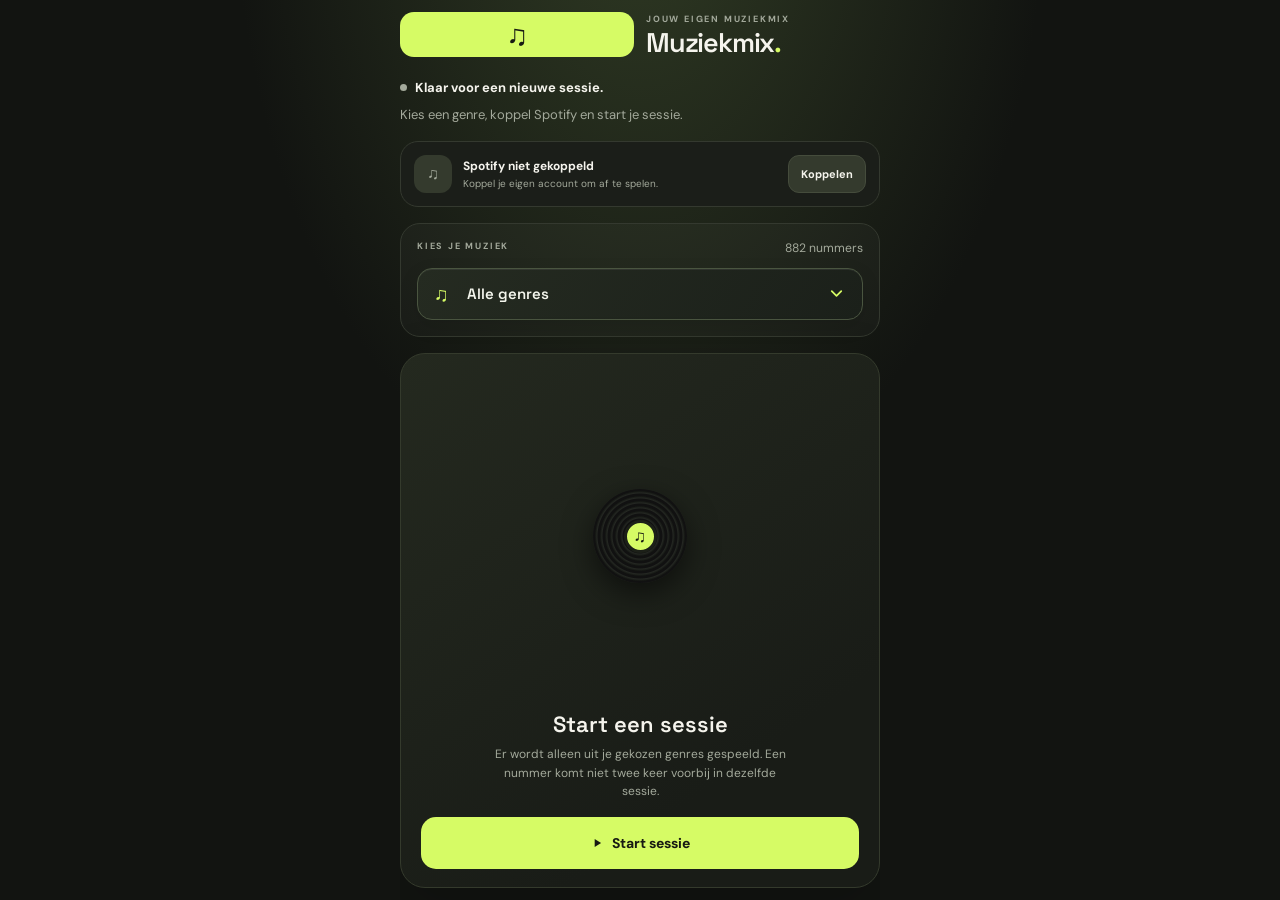
==== commit ceee671f: "Refresh cache for balanced All-mode library" ====
--- a/session.html
+++ b/session.html
@@ -22,6 +22,6 @@
       </div>
     </div>
   </dialog>
-  <script src="config.js?v=player-auth-1"></script><script src="tracks.js?v=empty-library-1"></script><script src="library/v2-pop.js?v=library-v2-2"></script><script src="library/v2-rock.js?v=library-v2-2"></script><script src="library/v2-nederlands.js?v=library-v2-2"></script><script src="library/v2-guilty.js?v=library-v2-2"></script><script src="library/v2-yachterock.js?v=library-v2-2"></script><script src="library/v2-soul.js?v=library-v2-2"></script><script src="library/v2-funkdisco.js?v=library-v2-2"></script><script src="library/v2-country.js?v=library-v2-2"></script><script src="library/v2-gitaarmuziek.js?v=library-v2-2"></script><script src="library/v2-bluesjazzswing.js?v=library-v2-2"></script><script src="library/v2-merge.js?v=library-v2-2"></script><script src="spotify.js?v=player-auth-1"></script><script src="https://sdk.scdn.co/spotify-player.js"></script><script src="session.js?v=multi-genre-6"></script>
+  <script src="config.js?v=player-auth-1"></script><script src="tracks.js?v=empty-library-1"></script><script src="library/v2-pop.js?v=library-v2-3"></script><script src="library/v2-rock.js?v=library-v2-3"></script><script src="library/v2-nederlands.js?v=library-v2-3"></script><script src="library/v2-guilty.js?v=library-v2-3"></script><script src="library/v2-yachterock.js?v=library-v2-3"></script><script src="library/v2-soul.js?v=library-v2-3"></script><script src="library/v2-funkdisco.js?v=library-v2-3"></script><script src="library/v2-country.js?v=library-v2-3"></script><script src="library/v2-gitaarmuziek.js?v=library-v2-3"></script><script src="library/v2-bluesjazzswing.js?v=library-v2-3"></script><script src="library/v2-merge.js?v=library-v2-3"></script><script src="spotify.js?v=player-auth-1"></script><script src="https://sdk.scdn.co/spotify-player.js"></script><script src="session.js?v=balanced-all-1"></script>
 </body>
 </html>
